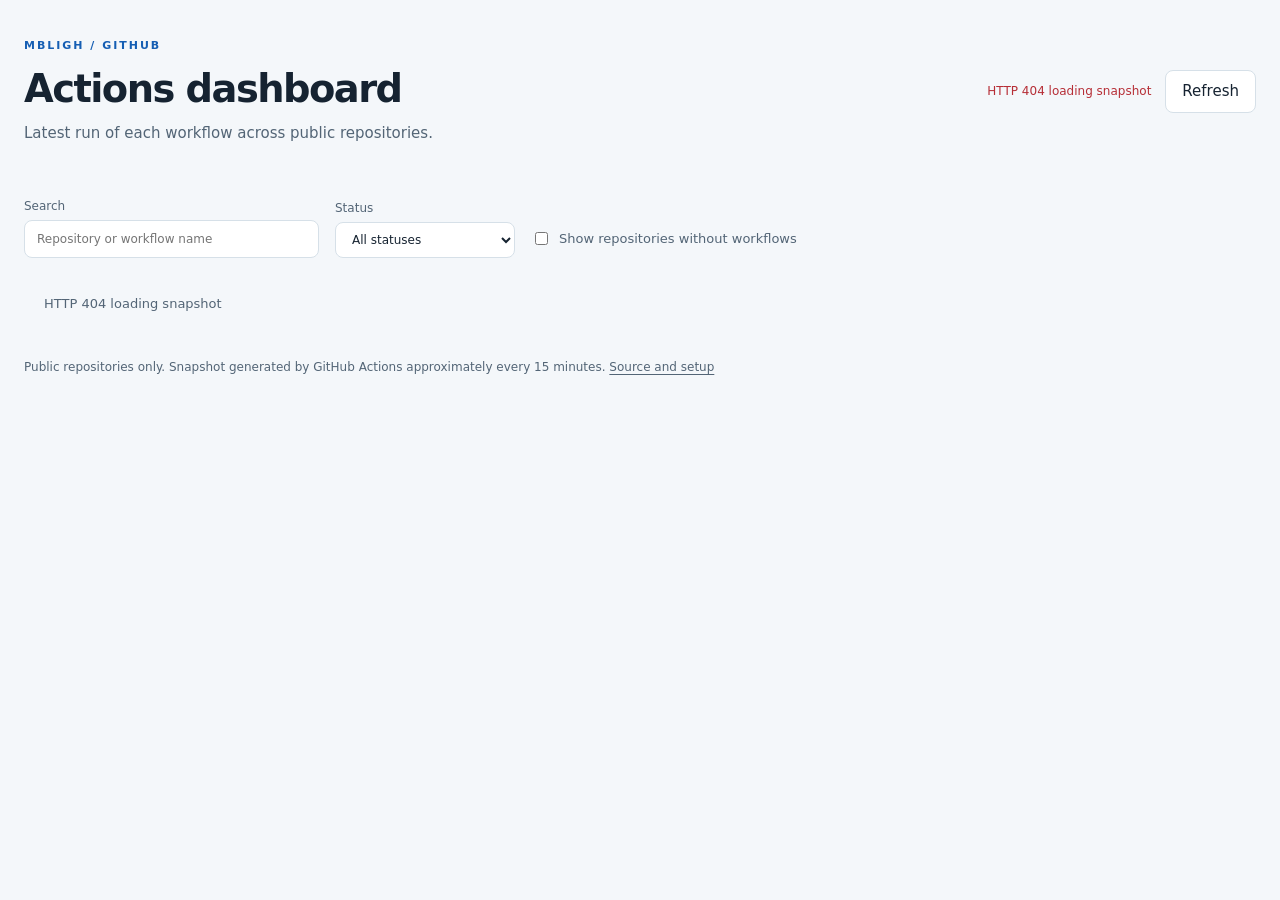
==== site/index.html @ 3634b924 "Add public cross-repository Actions status dashboard and Pages publisher" ====
<!doctype html>
<html lang="en">
<head>
  <meta charset="utf-8">
  <meta name="viewport" content="width=device-width, initial-scale=1">
  <meta name="color-scheme" content="dark light">
  <meta name="description" content="Recent GitHub Actions runs across mbligh public repositories">
  <title>Actions Dashboard · mbligh</title>
  <link rel="stylesheet" href="./style.css">
  <script src="./app.js" defer></script>
</head>
<body>
  <div class="shell">
    <header class="top">
      <div>
        <div class="eyebrow">MBLIGH / GITHUB</div>
        <h1>Actions dashboard</h1>
        <p class="muted">Latest run of each workflow across public repositories.</p>
      </div>
      <div class="header-actions">
        <div id="freshness" class="freshness" role="status">Loading snapshot…</div>
        <button id="refresh" class="refresh" type="button">Refresh</button>
      </div>
    </header>
    <section id="summary" class="summary" aria-label="Workflow summary"></section>
    <section class="controls" aria-label="Filters">
      <label class="search-label">
        <span>Search</span>
        <input id="search" type="search" placeholder="Repository or workflow name" autocomplete="off">
      </label>
      <label>
        <span>Status</span>
        <select id="filter">
          <option value="all">All statuses</option>
          <option value="attention">Needs attention</option>
          <option value="running">Running / queued</option>
          <option value="success">Successful</option>
          <option value="never">Never run</option>
        </select>
      </label>
      <label class="toggle"><input id="empty" type="checkbox"> Show repositories without workflows</label>
    </section>
    <main id="repos" aria-live="polite">
      <p class="placeholder">Loading the latest workflow snapshot…</p>
    </main>
    <footer>
      Public repositories only. Snapshot generated by GitHub Actions approximately every 15 minutes.
      <a href="https://github.com/mbligh/dashboard">Source and setup</a>
    </footer>
  </div>
</body>
</html>
---- site/style.css ----
:root {
  color-scheme: dark;
  --bg: #0b111b; --surface: #151e2b; --surface2: #1c2938;
  --line: #2c3b4c; --fg: #e7edf4; --muted: #9baabd;
  --success: #42bd93; --failure: #f08080; --running: #75b8fa;
  --warning: #e8b86b; --neutral: #a3aec0;
}
* { box-sizing: border-box; }
body { margin: 0; background: var(--bg); color: var(--fg); font: 15px/1.5 system-ui,-apple-system,BlinkMacSystemFont,"Segoe UI",sans-serif; }
a { color: inherit; text-decoration: none; }
a:hover { text-decoration: underline; }
.shell { margin: 0 auto; max-width: 1300px; padding: 38px 24px 48px; }
.top { display: flex; justify-content: space-between; align-items: center; gap: 20px; margin-bottom: 28px; }
.eyebrow { color: var(--running); font-size: 11px; letter-spacing: .18em; font-weight: 750; }
h1 { font-size: clamp(27px,3vw,40px); letter-spacing: -.04em; font-weight: 680; margin: 5px 0; }
.muted, .freshness, .placeholder { color: var(--muted); }
p { margin: 0; }
.header-actions { display: flex; align-items: center; gap: 14px; }
.freshness { font-size: 12px; max-width: 270px; text-align: right; }
button, select, input[type="search"] { font: inherit; color: var(--fg); background: var(--surface); border: 1px solid var(--line); border-radius: 8px; }
button { padding: 9px 16px; cursor: pointer; }
button:hover { border-color: var(--running); }
button:disabled { opacity: .5; cursor: wait; }
.summary { display: grid; grid-template-columns: repeat(5,minmax(0,1fr)); gap: 10px; margin-bottom: 24px; }
.metric { border: 1px solid var(--line); background: var(--surface); border-radius: 12px; padding: 16px; }
.metric .value { font-size: 30px; font-weight: 720; line-height: 1.2; font-variant-numeric: tabular-nums; }
.metric .label { color: var(--muted); font-size: 12px; margin-top: 7px; }
.metric.failure .value { color: var(--failure); }
.metric.running .value { color: var(--running); }
.metric.success .value { color: var(--success); }
.controls { display: flex; align-items: end; gap: 16px; margin-bottom: 16px; flex-wrap: wrap; }
.controls label:not(.toggle) { display: flex; flex-direction: column; gap: 5px; font-size: 12px; color: var(--muted); }
.controls input[type="search"] { min-width: 295px; padding: 9px 12px; }
.controls select { padding: 9px 12px; min-width: 180px; }
.toggle { font-size: 13px; color: var(--muted); display: flex; align-items: center; gap: 8px; padding-bottom: 9px; }
input[type="checkbox"] { accent-color: var(--running); }
.repo { border: 1px solid var(--line); border-radius: 12px; background: var(--surface); margin: 0 0 12px; overflow: hidden; }
.repo > summary { cursor: pointer; padding: 15px 18px; display: flex; align-items: center; justify-content: space-between; gap: 12px; list-style: none; }
.repo > summary::-webkit-details-marker { display: none; }
.repo > summary:hover { background: var(--surface2); }
.repo-title { font-size: 17px; font-weight: 660; }
.repo-title:before { content: "▾"; margin-right: 12px; display: inline-block; color: var(--muted); font-size: 13px; }
.repo:not([open]) .repo-title:before { transform: rotate(-90deg); }
.repo-totals { display: flex; gap: 8px; align-items: center; flex-wrap: wrap; justify-content: end; }
.pill { border-radius: 100px; padding: 2px 9px; border: 1px solid var(--line); font-size: 11px; font-variant-numeric: tabular-nums; white-space: nowrap; }
.pill.failure { color: var(--failure); border-color: #6a4047; }
.pill.running { color: var(--running); border-color: #365879; }
.pill.success { color: var(--success); border-color: #356251; }
.pill.warning { color: var(--warning); }
.pill.neutral { color: var(--neutral); }
.workflow { display: grid; grid-template-columns: minmax(180px,1.6fr) 125px minmax(130px,1fr) 105px 56px; align-items: center; gap: 14px; padding: 11px 18px; border-top: 1px solid var(--line); font-size: 13px; }
.workflow:hover { background: var(--surface2); }
.workflow-name { min-width: 0; font-weight: 550; overflow-wrap: anywhere; }
.workflow-name a:hover, .run-link:hover { color: var(--running); }
.dim { color: var(--muted); }
.badge { display: inline-flex; align-items: center; gap: 7px; font-size: 12px; white-space: nowrap; }
.dot { width: 7px; height: 7px; border-radius: 50%; background: var(--neutral); display: inline-block; }
.badge.success .dot { background: var(--success); }
.badge.failure .dot { background: var(--failure); }
.badge.running .dot { background: var(--running); }
.badge.warning .dot { background: var(--warning); }
.badge.neutral .dot { background: var(--neutral); }
.meta { white-space: nowrap; overflow: hidden; text-overflow: ellipsis; color: var(--muted); }
.run-link { justify-self: end; color: var(--running); font-variant-numeric: tabular-nums; }
.empty, .placeholder { padding: 20px; font-size: 13px; }
.error { color: var(--failure); }
.stale { color: var(--warning); }
footer { margin-top: 25px; font-size: 12px; color: var(--muted); }
footer a { text-decoration: underline; text-underline-offset: 3px; }
@media (max-width: 850px) {
  .summary { grid-template-columns: repeat(3,minmax(0,1fr)); }
  .workflow { grid-template-columns: minmax(170px,1fr) 120px 82px; }
  .workflow .branch, .workflow .event { display: none; }
}
@media (max-width: 550px) {
  .shell { padding: 20px 12px; }
  .top { align-items: start; flex-direction: column; }
  .header-actions { width: 100%; justify-content: space-between; }
  .freshness { text-align: left; }
  .summary { grid-template-columns: repeat(2,minmax(0,1fr)); }
  .controls { display: grid; grid-template-columns: 1fr; gap: 8px; }
  .controls input[type="search"], .controls select { min-width: 0; width: 100%; }
  .repo > summary { align-items: start; flex-direction: column; }
  .repo-totals { justify-content: start; }
  .workflow { grid-template-columns: minmax(130px,1fr) 110px; gap: 8px; }
  .workflow .age, .workflow .run-link { display: none; }
}
@media (prefers-color-scheme: light) {
  :root { color-scheme: light; --bg:#f4f7fa; --surface:#fff; --surface2:#f0f5fa;
    --line:#d6e0e8; --fg:#162331; --muted:#536576; --success:#117850;
    --failure:#b62e36; --running:#155eb3; --warning:#94600c; --neutral:#627084; }
}
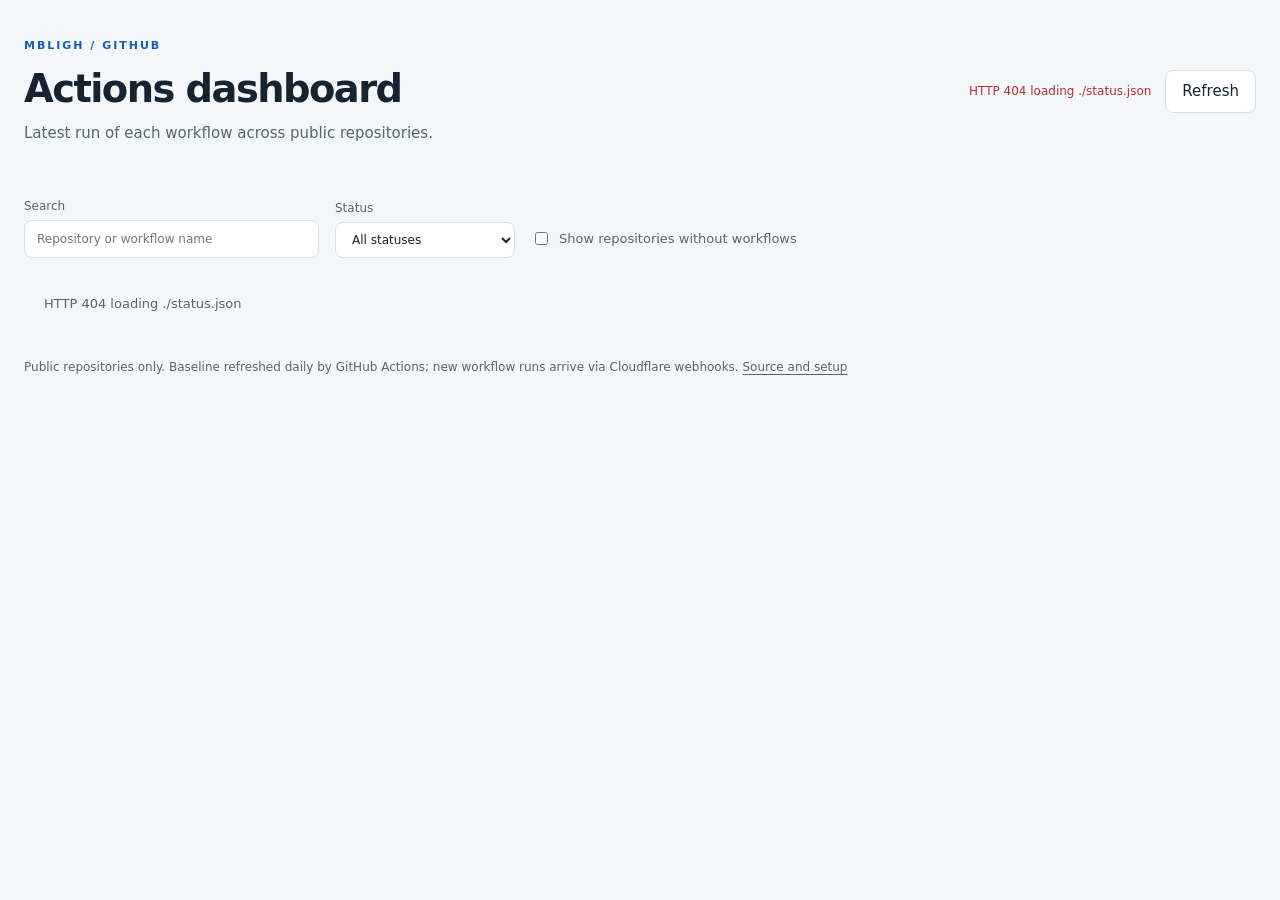
==== commit c1883ec0: "Reduce baseline collection to daily after verifying live webhook delivery" ====
--- a/site/index.html
+++ b/site/index.html
@@ -6,6 +6,7 @@
   <meta name="color-scheme" content="dark light">
   <meta name="description" content="Recent GitHub Actions runs across mbligh public repositories">
   <title>Actions Dashboard · mbligh</title>
+  <link rel="icon" type="image/svg+xml" href="./favicon.svg">
   <link rel="stylesheet" href="./style.css">
   <script src="./app.js" defer></script>
 </head>
@@ -44,7 +45,7 @@
       <p class="placeholder">Loading the latest workflow snapshot…</p>
     </main>
     <footer>
-      Public repositories only. Snapshot generated by GitHub Actions approximately every 15 minutes.
+      Public repositories only. Baseline refreshed daily by GitHub Actions; new workflow runs arrive via Cloudflare webhooks.
       <a href="https://github.com/mbligh/dashboard">Source and setup</a>
     </footer>
   </div>
--- a/site/style.css
+++ b/site/style.css
@@ -48,20 +48,40 @@
 .pill.success { color: var(--success); border-color: #356251; }
 .pill.warning { color: var(--warning); }
 .pill.neutral { color: var(--neutral); }
-.workflow { display: grid; grid-template-columns: minmax(180px,1.6fr) 125px minmax(130px,1fr) 105px 56px; align-items: center; gap: 14px; padding: 11px 18px; border-top: 1px solid var(--line); font-size: 13px; }
-.workflow:hover { background: var(--surface2); }
+.workflow {
+  display: grid;
+  grid-template-columns: minmax(180px,1.6fr) 125px minmax(130px,1fr) 105px 56px;
+  align-items: center;
+  gap: 14px;
+  padding: 11px 18px;
+  border-top: 1px solid var(--line);
+  font-size: 13px;
+  color: var(--row-text);
+  --row-text: #f6f9fc;
+  --row-muted: #d9e3ee;
+}
+/* Entire row follows the latest COMPLETED run; unfinished runs use a separate blue notice. */
+.workflow.success { --row-bg: #20563c; --row-hover: #2a684a; }
+.workflow.failure { --row-bg: #713437; --row-hover: #844044; }
+.workflow.warning, .workflow.neutral, .workflow.never {
+  --row-bg: #68521d; --row-hover: #806528;
+}
+.workflow { background: var(--row-bg); }
+.workflow:hover { background: var(--row-hover); }
 .workflow-name { min-width: 0; font-weight: 550; overflow-wrap: anywhere; }
-.workflow-name a:hover, .run-link:hover { color: var(--running); }
-.dim { color: var(--muted); }
-.badge { display: inline-flex; align-items: center; gap: 7px; font-size: 12px; white-space: nowrap; }
-.dot { width: 7px; height: 7px; border-radius: 50%; background: var(--neutral); display: inline-block; }
-.badge.success .dot { background: var(--success); }
-.badge.failure .dot { background: var(--failure); }
-.badge.running .dot { background: var(--running); }
-.badge.warning .dot { background: var(--warning); }
-.badge.neutral .dot { background: var(--neutral); }
-.meta { white-space: nowrap; overflow: hidden; text-overflow: ellipsis; color: var(--muted); }
-.run-link { justify-self: end; color: var(--running); font-variant-numeric: tabular-nums; }
+.workflow a:hover { color: inherit; text-decoration: underline; }
+.workflow .dim { color: var(--row-muted); }
+.status-cell { display: flex; flex-direction: column; gap: 4px; align-items: flex-start; min-width: 0; }
+.badge { font-size: 12px; font-weight: 650; white-space: nowrap; }
+.active-indicator {
+  display: inline-block; max-width: 100%; overflow-wrap: anywhere;
+  color: #fff; font-size: 11px; font-weight: 600;
+  padding: 2px 6px; border: 1px solid #93c5fd; border-radius: 5px;
+  background: #1c598b; text-decoration: none;
+}
+.workflow .active-indicator:hover { color: #fff; background: #1674b2; }
+.meta { white-space: nowrap; overflow: hidden; text-overflow: ellipsis; color: var(--row-muted); }
+.run-link { justify-self: end; color: inherit; text-decoration: underline; text-underline-offset: 2px; font-variant-numeric: tabular-nums; }
 .empty, .placeholder { padding: 20px; font-size: 13px; }
 .error { color: var(--failure); }
 .stale { color: var(--warning); }
@@ -89,4 +109,13 @@
   :root { color-scheme: light; --bg:#f4f7fa; --surface:#fff; --surface2:#f0f5fa;
     --line:#d6e0e8; --fg:#162331; --muted:#536576; --success:#117850;
     --failure:#b62e36; --running:#155eb3; --warning:#94600c; --neutral:#627084; }
+  .workflow {
+    --row-text: #172434;
+    --row-muted: #334a5a;
+  }
+  .workflow.success { --row-bg: #c0e7cb; --row-hover: #aadbb9; }
+  .workflow.failure { --row-bg: #f3c2c4; --row-hover: #e9adaf; }
+  .workflow.warning, .workflow.neutral, .workflow.never {
+    --row-bg: #ffe5a0; --row-hover: #f5d77e;
+  }
 }
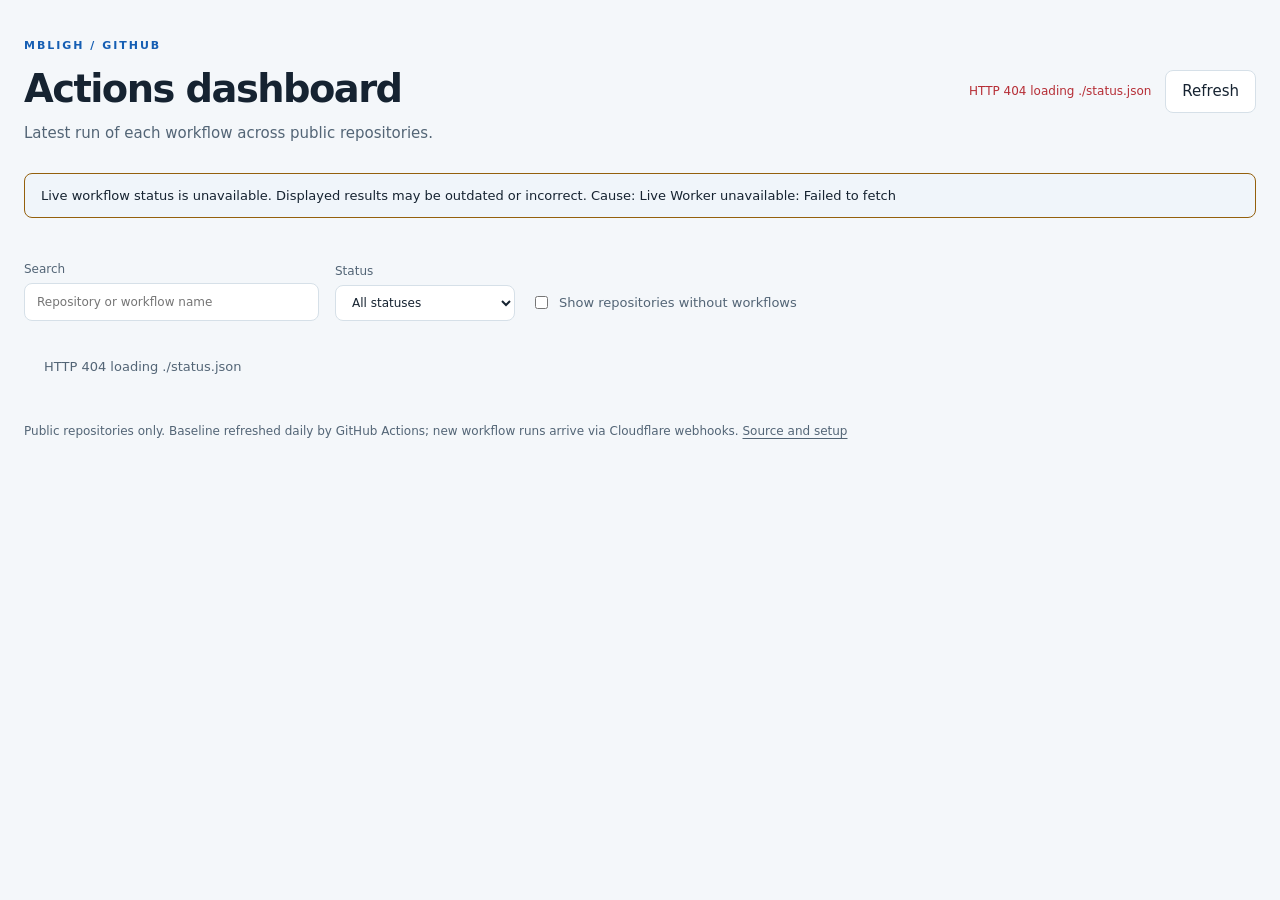
==== commit 3251b5da: "Bust cached dashboard JavaScript after workflow link fixes" ====
--- a/site/index.html
+++ b/site/index.html
@@ -8,7 +8,7 @@
   <title>Actions Dashboard · mbligh</title>
   <link rel="icon" type="image/svg+xml" href="./favicon.svg">
   <link rel="stylesheet" href="./style.css">
-  <script src="./app.js" defer></script>
+  <script src="./app.js?v=20261118" defer></script>
 </head>
 <body>
   <div class="shell">
@@ -23,6 +23,7 @@
         <button id="refresh" class="refresh" type="button">Refresh</button>
       </div>
     </header>
+    <div id="source-warning" class="source-warning" role="alert" hidden></div>
     <section id="summary" class="summary" aria-label="Workflow summary"></section>
     <section class="controls" aria-label="Filters">
       <label class="search-label">
--- a/site/style.css
+++ b/site/style.css
@@ -119,3 +119,79 @@
     --row-bg: #ffe5a0; --row-hover: #f5d77e;
   }
 }
+
+
+/* Per-repository workflow trigger graph */
+.repo-heading-content { display:flex; align-items:center; flex-wrap:wrap; gap:12px; }
+.graph-link { color:var(--running); font-size:12px; font-weight:600; padding:3px 9px;
+  border-radius:6px; border:1px solid var(--line); text-decoration:none; white-space:nowrap; }
+.graph-link:hover { text-decoration:underline; background:var(--surface2); }
+.graph-back { margin:9px 0 0; color:var(--running); font-size:13px; }
+.graph-back a { text-decoration:underline; text-underline-offset:3px; }
+.graph-top { margin-bottom:16px; }
+.graph-summary { color:var(--muted); margin:12px 0 18px; font-size:13px; }
+.graph-toggle { display:inline-flex; align-items:center; gap:8px; padding:9px 12px; margin:0 0 12px;
+  border-radius:8px; border:1px solid var(--line); background:var(--surface); font-size:13px;
+  color:var(--fg); cursor:pointer; }
+.graph-toggle input { cursor:pointer; }
+.graph-legend { display:flex; flex-wrap:wrap; align-items:center; gap:18px; font-size:12px;
+  color:var(--muted); margin-bottom:14px; }
+.graph-legend span { display:inline-flex; align-items:center; gap:7px; }
+.legend-stroke { display:inline-block; width:26px; height:0; border-top:3px solid #8291a3; }
+.legend-stroke.chain { border-color:#54b89a; }
+.legend-stroke.reuse { border-color:#aa8ff0; border-top-style:dashed; }
+.legend-stroke.dispatch { border-color:#e4b466; border-top-style:dashed; }
+.graph-area { border-radius:12px; border:1px solid var(--line); background:var(--surface);
+  overflow:auto; min-height:160px; padding:4px; }
+.graph-area svg { display:block; max-width:none; }
+.graph-edge { fill:none; stroke:#8291a3; stroke-width:1.8; opacity:.8; }
+.graph-edge.chain { stroke:#54b89a; stroke-width:2.8; }
+.graph-edge.reuse { stroke:#aa8ff0; stroke-dasharray:7 5; stroke-width:2.3; }
+.graph-edge.dispatch { stroke:#e4b466; stroke-dasharray:4 4; }
+.graph-edge.unresolved { stroke-dasharray:3 6; }
+.graph-node rect { stroke-width:1.4; fill:var(--surface2); stroke:var(--line); }
+.graph-node.source rect { fill:#2b3645; stroke:#78889a; }
+.graph-node.success rect { fill:#20563c; stroke:#42bd93; }
+.graph-node.failure rect { fill:#713437; stroke:#f08080; }
+.graph-node.warning rect, .graph-node.neutral rect,
+.graph-node.never rect { fill:#68521d; stroke:#e8b86b; }
+.graph-node text { pointer-events:none; fill:#f6f9fc; }
+.graph-node .graph-label { font-size:13px; font-weight:650; }
+.graph-node .graph-subtitle { font-size:10px; opacity:.82; }
+.graph-node a { cursor:pointer; }
+.graph-node a:hover rect { stroke-width:3; }
+.graph-note { padding:12px 0; color:var(--muted); font-size:12px; }
+.graph-section-title { font-size:17px; font-weight:650; margin:22px 0 12px; }
+.graph-details { display:grid; gap:8px; }
+.graph-detail { border:1px solid var(--line); border-radius:8px; background:var(--surface);
+  overflow:hidden; font-size:13px; }
+.graph-detail > summary { display:flex; align-items:center; justify-content:space-between;
+  gap:12px; cursor:pointer; padding:10px 14px; }
+.graph-detail > summary:hover { background:var(--surface2); }
+.graph-detail > summary a { color:var(--running); text-decoration:underline; }
+.graph-detail ul { color:var(--muted); padding:0 20px 12px 36px; margin:0; }
+.graph-detail li { margin:5px 0; overflow-wrap:anywhere; }
+.graph-state { color:var(--muted); font-size:11px; }
+.graph-unknown { font-style:italic; }
+@media (prefers-color-scheme: light) {
+  .graph-node.source rect { fill:#dfe8f2; stroke:#667a92; }
+  .graph-node.source text { fill:#203247; }
+  .graph-node.success rect { fill:#c0e7cb; stroke:#27865d; }
+  .graph-node.failure rect { fill:#f3c2c4; stroke:#b62e36; }
+  .graph-node.warning rect, .graph-node.neutral rect,
+  .graph-node.never rect { fill:#ffe5a0; stroke:#ad7923; }
+  .graph-node:not(.source) text { fill:#203247; }
+}
+
+/* Explicitly identify stale fallback data instead of presenting old successes as live. */
+.source-warning {
+  margin: 0 0 18px;
+  padding: 12px 16px;
+  border: 1px solid var(--warning);
+  border-radius: 8px;
+  background: var(--surface2);
+  color: var(--fg);
+  font-size: 13px;
+  line-height: 1.5;
+}
+.source-warning[hidden] { display:none; }
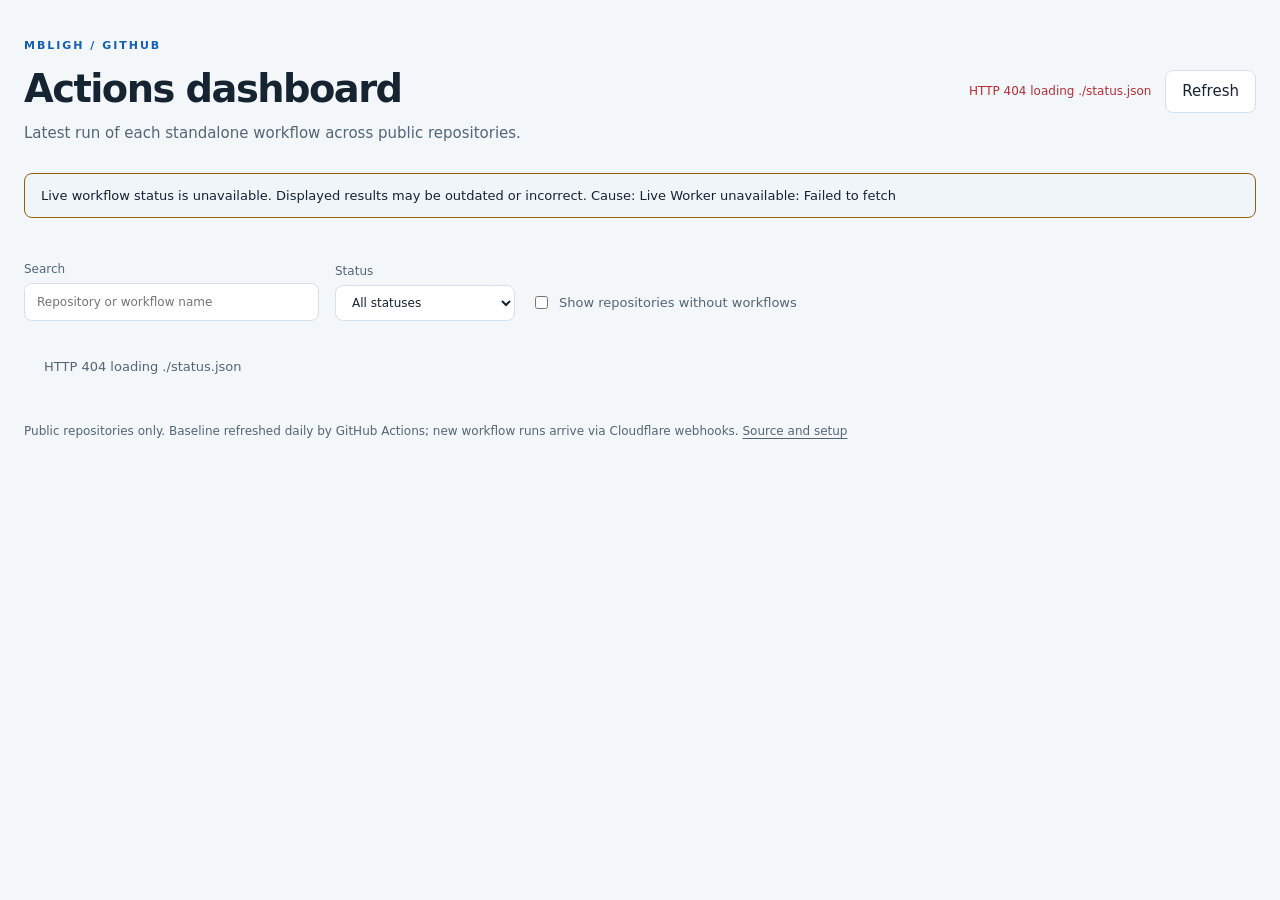
==== commit 80e598c6: "Exclude reusable-only workflows from standalone dashboard status" ====
--- a/site/index.html
+++ b/site/index.html
@@ -8,7 +8,7 @@
   <title>Actions Dashboard · mbligh</title>
   <link rel="icon" type="image/svg+xml" href="./favicon.svg">
   <link rel="stylesheet" href="./style.css">
-  <script src="./app.js?v=20261118" defer></script>
+  <script src="./app.js?v=20261124" defer></script>
 </head>
 <body>
   <div class="shell">
@@ -16,7 +16,7 @@
       <div>
         <div class="eyebrow">MBLIGH / GITHUB</div>
         <h1>Actions dashboard</h1>
-        <p class="muted">Latest run of each workflow across public repositories.</p>
+        <p class="muted">Latest run of each standalone workflow across public repositories.</p>
       </div>
       <div class="header-actions">
         <div id="freshness" class="freshness" role="status">Loading snapshot…</div>
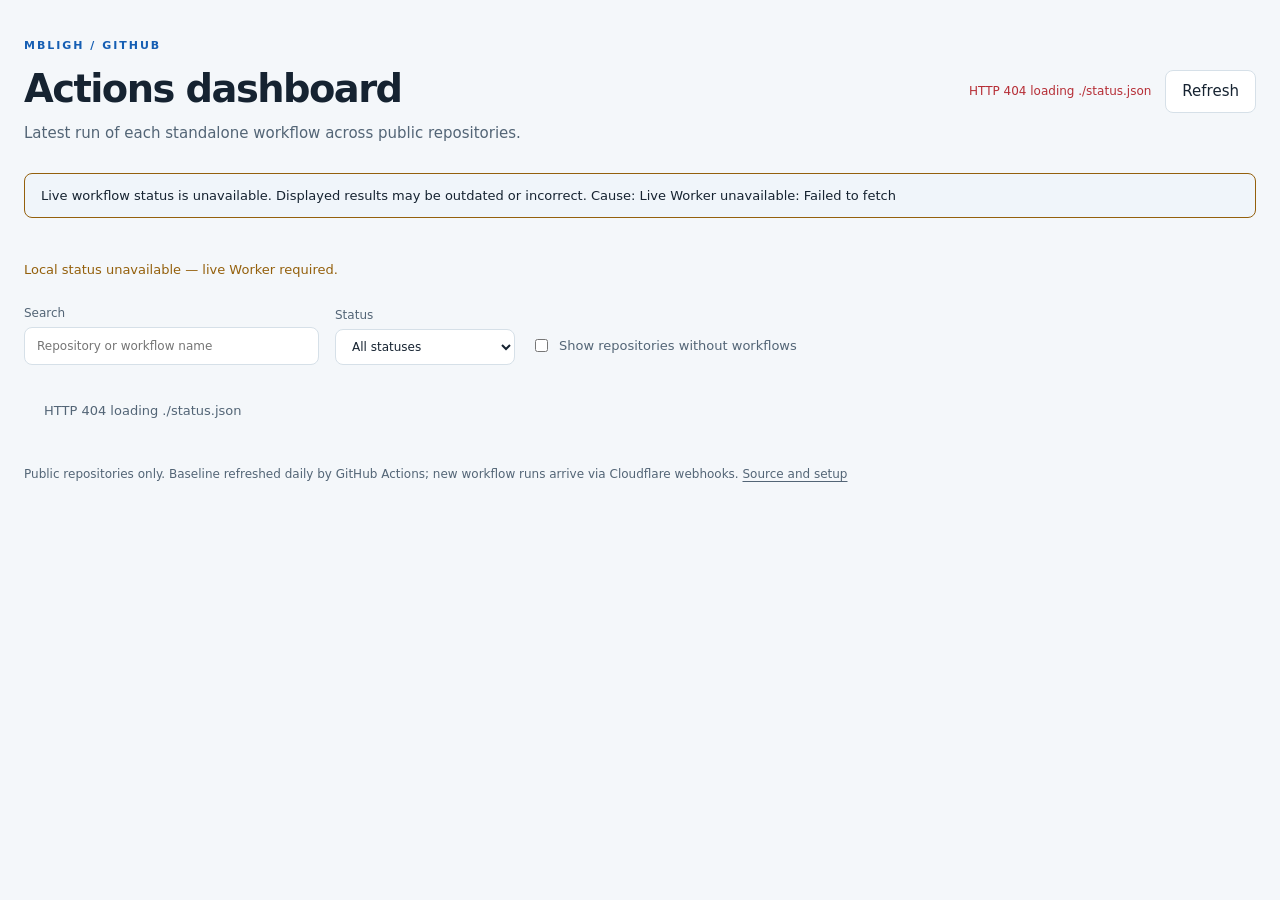
==== commit b5e483a9: "Add signed external service status snapshots to dashboard" ====
--- a/site/index.html
+++ b/site/index.html
@@ -7,8 +7,8 @@
   <meta name="description" content="Recent GitHub Actions runs across mbligh public repositories">
   <title>Actions Dashboard · mbligh</title>
   <link rel="icon" type="image/svg+xml" href="./favicon.svg">
-  <link rel="stylesheet" href="./style.css">
-  <script src="./app.js?v=20261124" defer></script>
+  <link rel="stylesheet" href="./style.css?v=20261127-external">
+  <script src="./app.js?v=20261127-external" defer></script>
 </head>
 <body>
   <div class="shell">
@@ -25,6 +25,7 @@
     </header>
     <div id="source-warning" class="source-warning" role="alert" hidden></div>
     <section id="summary" class="summary" aria-label="Workflow summary"></section>
+    <section id="external-status" aria-label="Local service status"></section>
     <section class="controls" aria-label="Filters">
       <label class="search-label">
         <span>Search</span>
--- a/site/style.css
+++ b/site/style.css
@@ -195,3 +195,12 @@
   line-height: 1.5;
 }
 .source-warning[hidden] { display:none; }
+
+/* Local service status is separate from GitHub workflow totals and filters. */
+#external-status { margin-bottom: 24px; }
+.external-heading { display:flex; flex-wrap:wrap; justify-content:space-between; gap:10px; padding:15px 18px; }
+.external-heading span { font-size:12px; }
+.external-row { grid-template-columns:minmax(150px,1.4fr) minmax(100px,1fr) minmax(100px,1fr) minmax(100px,1fr) minmax(120px,1.3fr); }
+.external-meta { font-size:12px; overflow-wrap:anywhere; color:var(--row-muted); }
+.external-notice { color:var(--warning); font-size:13px; }
+@media(max-width:850px) { .external-row { grid-template-columns:repeat(2,minmax(0,1fr)); } }
